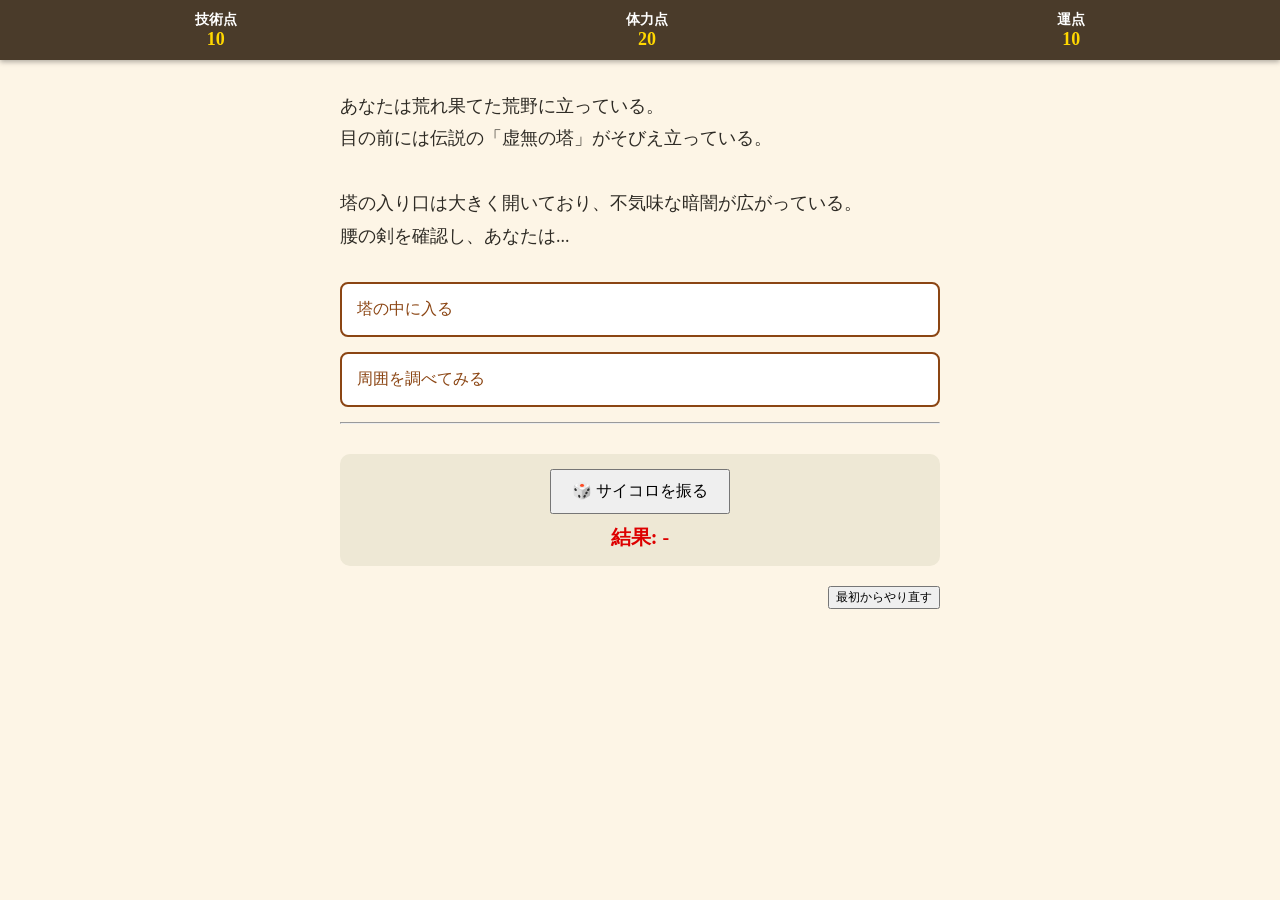
==== game1/index.html @ 240832fc "Add files via upload" ====
<!DOCTYPE html>
<html lang="ja">
<head>
    <meta charset="UTF-8">
    <meta name="viewport" content="width=device-width, initial-scale=1.0, maximum-scale=1.0, user-scalable=no">
    <meta name="apple-mobile-web-app-capable" content="yes">
    <meta name="apple-mobile-web-app-status-bar-style" content="black-translucent">
    <title>冒険の書</title>
    <link rel="stylesheet" href="style.css">
</head>
<body>

    <div id="status-bar">
        <div class="stat-box">技術点<br><span id="skill">0</span></div>
        <div class="stat-box">体力点<br><span id="stamina">0</span></div>
        <div class="stat-box">運点<br><span id="luck">0</span></div>
    </div>

    <div id="game-container">
        <div id="story-text">
            ここに物語が表示されます...
        </div>

        <div id="choices-container">
            </div>

        <hr>

        <div id="tools-area">
            <button onclick="rollDice()" class="tool-btn">🎲 サイコロを振る</button>
            <div id="dice-result">結果: -</div>
        </div>

        <div style="margin-top: 20px; text-align: right;">
            <button onclick="resetGame()" style="font-size: 12px;">最初からやり直す</button>
        </div>
    </div>

    <script src="story_data.js"></script>
    <script src="main.js"></script>
</body>
</html>
---- game1/style.css ----
/* 全体の設定：羊皮紙風の色 */
body {
    background-color: #fdf5e6; /* 薄いベージュ */
    color: #2e2b25; /* 濃い焦げ茶色 */
    font-family: "Hiragino Mincho ProN", "Yu Mincho", serif; /* 明朝体 */
    margin: 0;
    padding-top: 70px; /* ステータスバーの分だけ下げる */
    padding-bottom: 50px;
}

/* ステータスバー（画面上に固定） */
#status-bar {
    position: fixed;
    top: 0;
    left: 0;
    width: 100%;
    height: 60px;
    background-color: #4a3b2a;
    color: #fff;
    display: flex;
    justify-content: space-around;
    align-items: center;
    box-shadow: 0 2px 5px rgba(0,0,0,0.3);
    z-index: 100;
}

.stat-box {
    text-align: center;
    font-size: 14px;
    font-weight: bold;
}

.stat-box span {
    font-size: 18px;
    color: #ffd700; /* 金色 */
}

/* ゲーム画面のメイン枠 */
#game-container {
    padding: 20px;
    max-width: 600px;
    margin: 0 auto;
}

/* 本文 */
#story-text {
    font-size: 18px;
    line-height: 1.8;
    margin-bottom: 30px;
    white-space: pre-wrap; /* 改行をそのまま表示 */
}

/* 選択肢ボタン */
.choice-btn {
    display: block;
    width: 100%;
    padding: 15px;
    margin-bottom: 15px;
    background-color: #fff;
    border: 2px solid #8b4513;
    border-radius: 8px;
    font-size: 16px;
    color: #8b4513;
    text-align: left;
    cursor: pointer;
    transition: background 0.2s;
}

.choice-btn:active {
    background-color: #f0e68c;
}

/* サイコロエリア */
#tools-area {
    background: #eee8d5;
    padding: 15px;
    border-radius: 10px;
    text-align: center;
    margin-top: 30px;
}

.tool-btn {
    padding: 10px 20px;
    font-size: 16px;
    cursor: pointer;
}

#dice-result {
    margin-top: 10px;
    font-weight: bold;
    font-size: 20px;
    color: #d00;
}
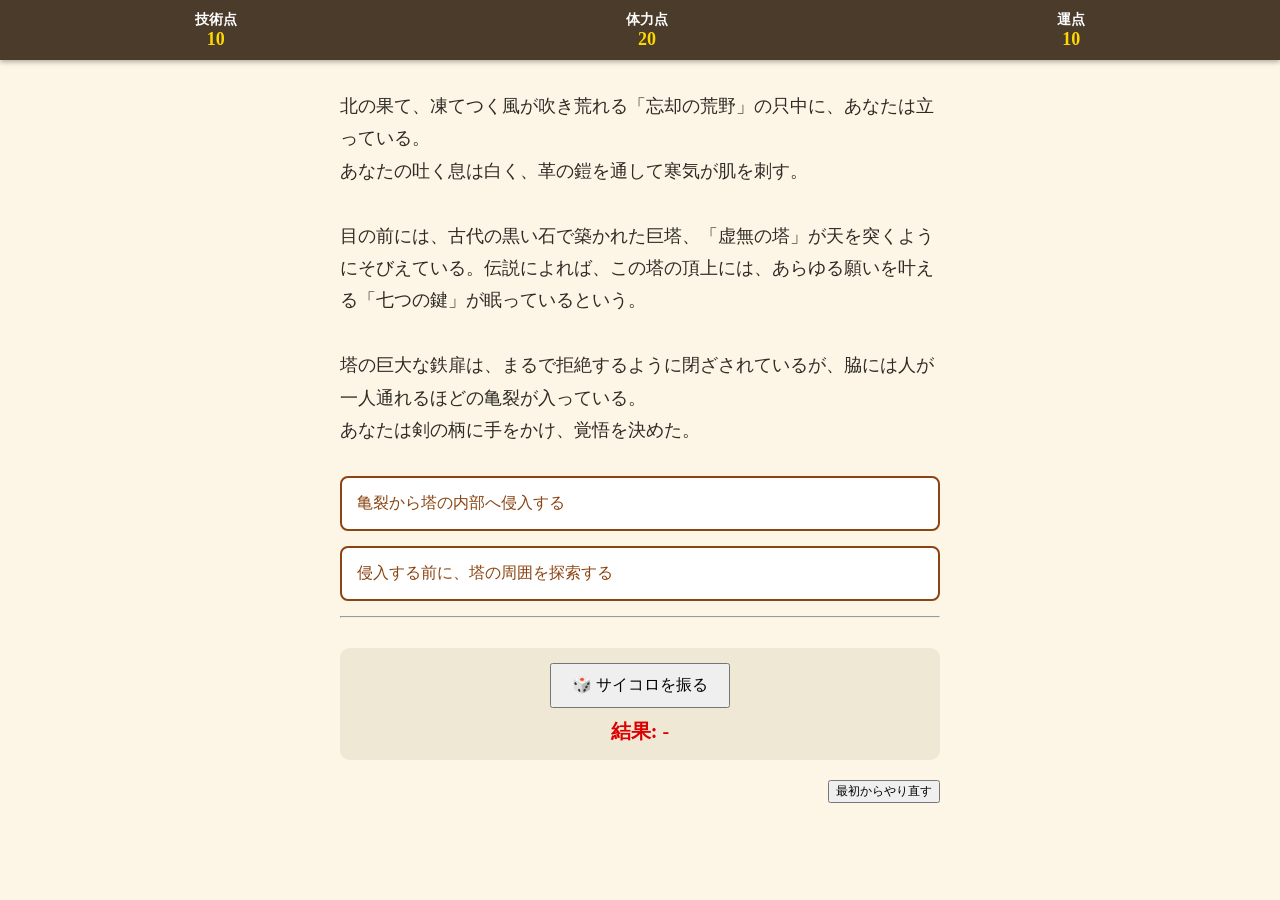
==== commit 830e2cc6: "Add files via upload" ====
--- a/game1/index.html
+++ b/game1/index.html
@@ -5,7 +5,7 @@
     <meta name="viewport" content="width=device-width, initial-scale=1.0, maximum-scale=1.0, user-scalable=no">
     <meta name="apple-mobile-web-app-capable" content="yes">
     <meta name="apple-mobile-web-app-status-bar-style" content="black-translucent">
-    <title>冒険の書</title>
+    <title>虚無の塔と七つの鍵</title>
     <link rel="stylesheet" href="style.css">
 </head>
 <body>
@@ -22,7 +22,9 @@
         </div>
 
         <div id="choices-container">
-            </div>
+        </div>
+
+        <div id="combat-log" style="margin-top: 15px;"></div> 
 
         <hr>
 
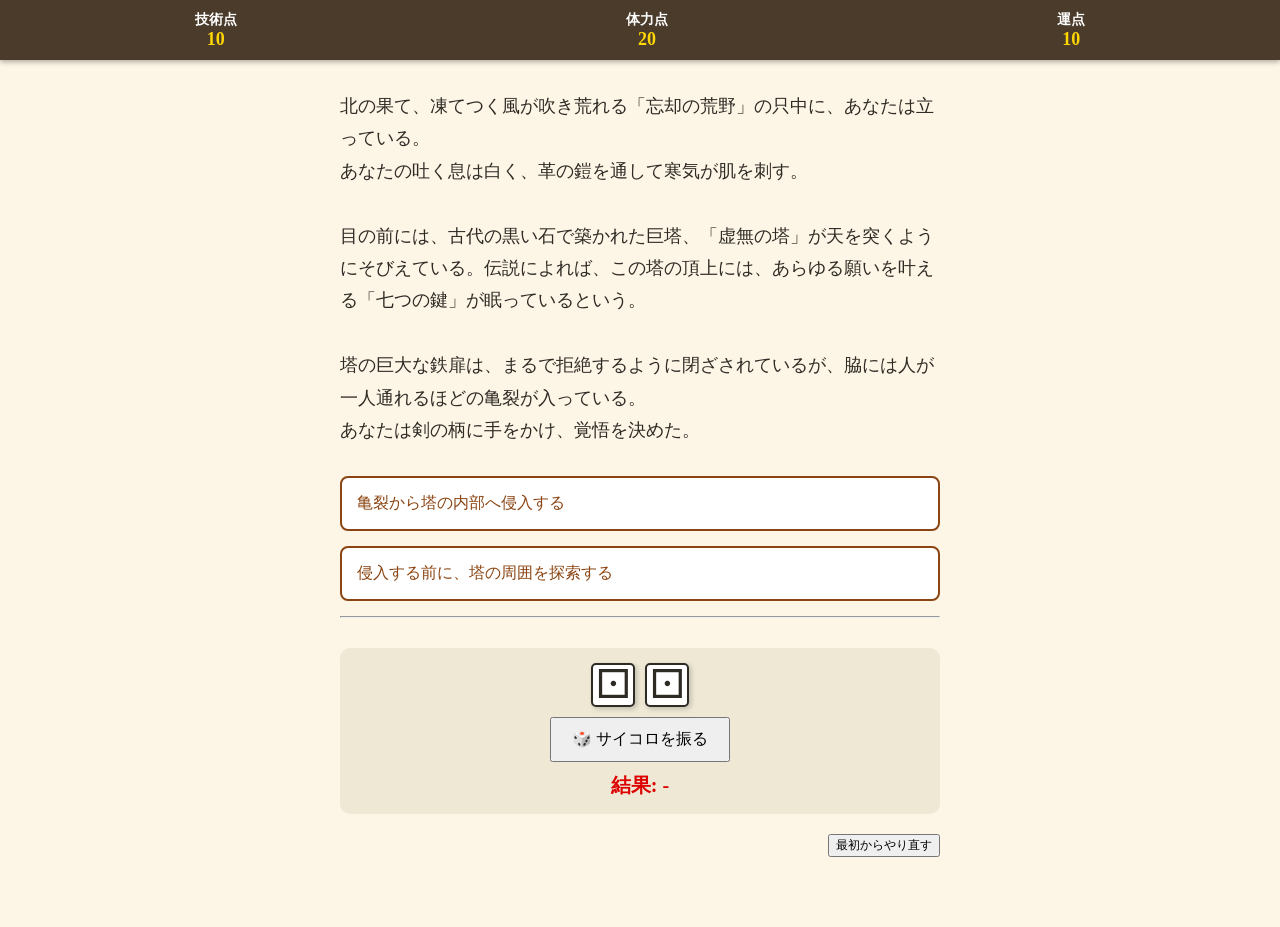
==== commit fef07a80: "Add files via upload" ====
--- a/game1/index.html
+++ b/game1/index.html
@@ -29,6 +29,10 @@
         <hr>
 
         <div id="tools-area">
+            <div id="dice-graphic-area">
+                <span id="dice-graphic-1">⚀</span>
+                <span id="dice-graphic-2">⚀</span>
+            </div>
             <button onclick="rollDice()" class="tool-btn">🎲 サイコロを振る</button>
             <div id="dice-result">結果: -</div>
         </div>
--- a/game1/style.css
+++ b/game1/style.css
@@ -79,6 +79,38 @@
     margin-top: 30px;
 }
 
+/* --- サイコロアニメーションの追加 --- */
+#dice-graphic-area {
+    font-size: 40px;
+    margin-bottom: 10px;
+    display: flex;
+    justify-content: center;
+    gap: 10px;
+}
+
+#dice-graphic-area span {
+    display: inline-block;
+    width: 1em;
+    height: 1em;
+    line-height: 1em;
+    text-align: center;
+    border: 2px solid #2e2b25;
+    border-radius: 5px;
+    background-color: white;
+    box-shadow: 2px 2px 5px rgba(0,0,0,0.2);
+}
+
+@keyframes diceRoll {
+    0% { transform: rotate(0deg) scale(1); }
+    50% { transform: rotate(180deg) scale(1.2); color: red; }
+    100% { transform: rotate(360deg) scale(1); }
+}
+
+.rolling {
+    animation: diceRoll 0.2s infinite alternate; 
+}
+/* ---------------------------------- */
+
 .tool-btn {
     padding: 10px 20px;
     font-size: 16px;
